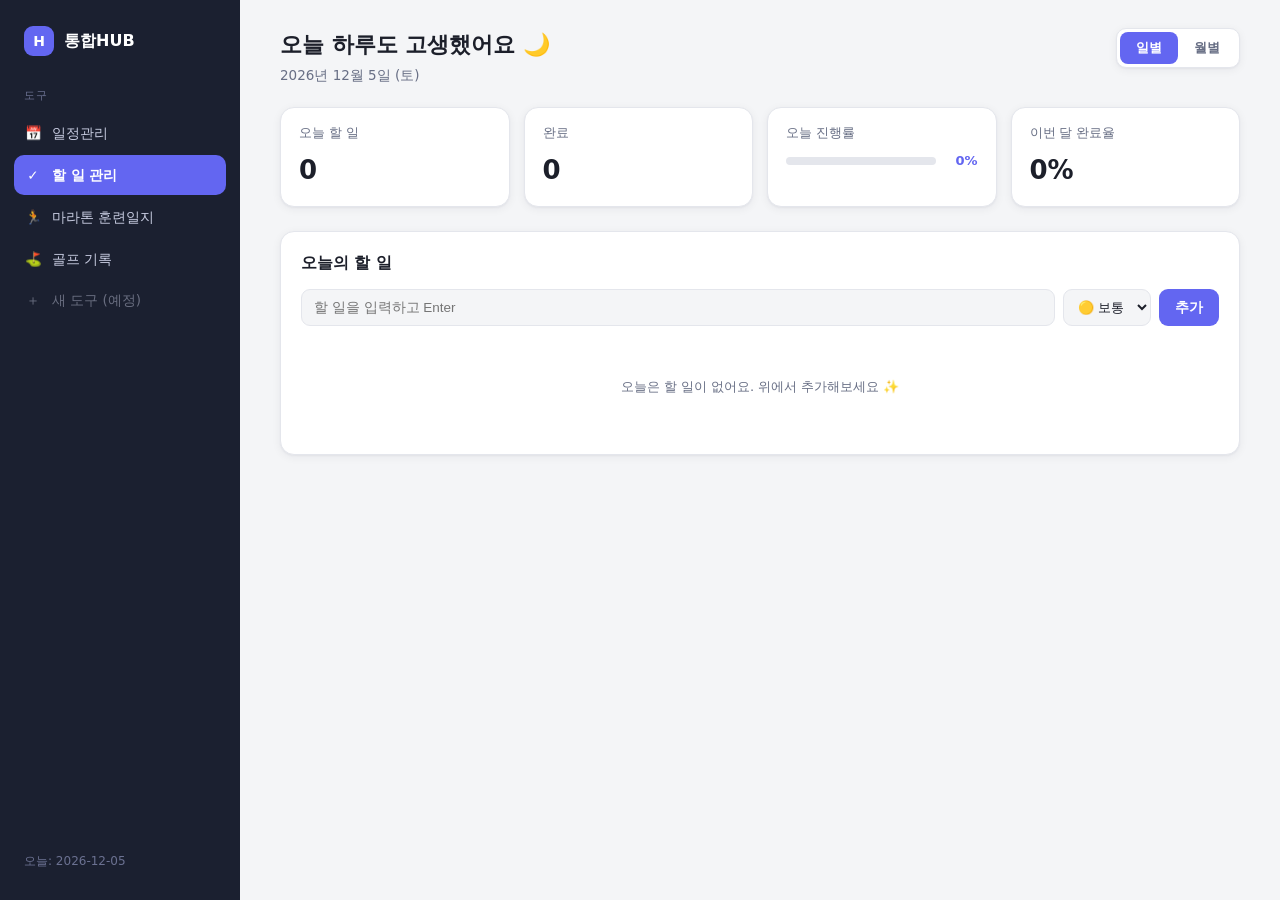
==== 통합HUB/index.html @ 7e1609cb "Initial commit: PLAYGROUND 프로젝트 초기 설정" ====
<!doctype html>
<html lang="ko">
<head>
<meta charset="UTF-8" />
<meta name="viewport" content="width=device-width, initial-scale=1.0" />
<title>통합HUB</title>
<link rel="stylesheet" href="styles.css" />
</head>
<body>

  <div class="app-shell">

    <!-- 사이드바 -->
    <aside class="sidebar">
      <div class="brand">
        <span class="brand-logo">H</span>
        <span class="brand-name">통합HUB</span>
      </div>

      <nav class="nav">
        <div class="nav-section-label">도구</div>
        <a class="nav-item" href="schedule/index.html">
          <span class="nav-icon">📅</span>
          <span>일정관리</span>
        </a>
        <a class="nav-item is-active" href="index.html">
          <span class="nav-icon">✓</span>
          <span>할 일 관리</span>
        </a>
        <a class="nav-item" href="marathon/index.html">
          <span class="nav-icon">🏃</span>
          <span>마라톤 훈련일지</span>
        </a>
        <a class="nav-item" href="golf/index.html">
          <span class="nav-icon">⛳</span>
          <span>골프 기록</span>
        </a>
        <button class="nav-item is-disabled" disabled>
          <span class="nav-icon">＋</span>
          <span>새 도구 (예정)</span>
        </button>
      </nav>

      <div class="sidebar-footer">
        <span id="todayLabel"></span>
      </div>
    </aside>

    <!-- 메인 영역 -->
    <main class="main">

      <!-- 상단 바 -->
      <header class="topbar">
        <div>
          <h1 id="greeting">안녕하세요 👋</h1>
          <p class="subtitle" id="dateSubtitle"></p>
        </div>
        <div class="view-switch" role="tablist">
          <button class="view-btn is-active" data-view="daily">일별</button>
          <button class="view-btn" data-view="monthly">월별</button>
        </div>
      </header>

      <!-- 통계 타일 -->
      <section class="stat-row">
        <div class="stat-tile">
          <div class="stat-label">오늘 할 일</div>
          <div class="stat-value" id="statTotal">0</div>
        </div>
        <div class="stat-tile">
          <div class="stat-label">완료</div>
          <div class="stat-value" id="statDone">0</div>
        </div>
        <div class="stat-tile stat-tile--progress">
          <div class="stat-label">오늘 진행률</div>
          <div class="progress-wrap">
            <div class="progress-bar"><div class="progress-fill" id="progressFill"></div></div>
            <span class="progress-pct" id="progressPct">0%</span>
          </div>
        </div>
        <div class="stat-tile">
          <div class="stat-label">이번 달 완료율</div>
          <div class="stat-value" id="statMonth">0%</div>
        </div>
      </section>

      <!-- 일별 뷰 -->
      <section class="view-panel is-active" id="view-daily">
        <div class="panel-card">
          <div class="panel-card-header">
            <h2 id="dailyPanelTitle">오늘의 할 일</h2>
          </div>

          <form class="todo-add-form" id="dailyAddForm">
            <input type="text" id="dailyInput" placeholder="할 일을 입력하고 Enter" autocomplete="off" />
            <select id="dailyPriority">
              <option value="high">🔴 높음</option>
              <option value="mid" selected>🟡 보통</option>
              <option value="low">🟢 낮음</option>
            </select>
            <button type="submit">추가</button>
          </form>

          <ul class="todo-list" id="dailyList"></ul>
          <p class="empty-state" id="dailyEmpty" hidden>오늘은 할 일이 없어요. 위에서 추가해보세요 ✨</p>
        </div>
      </section>

      <!-- 월별 뷰 -->
      <section class="view-panel" id="view-monthly">
        <div class="panel-card">
          <div class="panel-card-header panel-card-header--calendar">
            <button class="nav-arrow" id="prevMonth">‹</button>
            <h2 id="calendarTitle">2026년 10월</h2>
            <button class="nav-arrow" id="nextMonth">›</button>
          </div>

          <div class="calendar-weekdays">
            <span>일</span><span>월</span><span>화</span><span>수</span><span>목</span><span>금</span><span>토</span>
          </div>
          <div class="calendar-grid" id="calendarGrid"></div>
        </div>

        <div class="panel-card">
          <div class="panel-card-header">
            <h2 id="selectedDayTitle">날짜를 선택하세요</h2>
          </div>

          <form class="todo-add-form" id="monthlyAddForm">
            <input type="text" id="monthlyInput" placeholder="할 일을 입력하고 Enter" autocomplete="off" />
            <select id="monthlyPriority">
              <option value="high">🔴 높음</option>
              <option value="mid" selected>🟡 보통</option>
              <option value="low">🟢 낮음</option>
            </select>
            <button type="submit">추가</button>
          </form>

          <ul class="todo-list" id="monthlyList"></ul>
          <p class="empty-state" id="monthlyEmpty" hidden>이 날은 할 일이 없어요.</p>
        </div>
      </section>

    </main>
  </div>

<script src="app.js"></script>
</body>
</html>
---- 통합HUB/styles.css ----
/* ===== 색상 토큰 (라이트 기본값) ===== */
:root {
  color-scheme: light;
  padding-top: env(safe-area-inset-top, 0px);
  padding-bottom: env(safe-area-inset-bottom, 0px);

  --bg: #f4f5f7;
  --bg-elevated: #ffffff;
  --sidebar-bg: #1b2030;
  --sidebar-text: #c7cbe0;
  --sidebar-text-active: #ffffff;
  --sidebar-accent: #6366f1;

  --text-primary: #1c1f2a;
  --text-secondary: #686f85;
  --border: #e4e6ec;

  --accent: #6366f1;
  --accent-soft: #eef0ff;
  --success: #22c55e;
  --success-soft: #e9f9ef;
  --danger: #ef4444;

  --priority-high: #ef4444;
  --priority-mid: #f59e0b;
  --priority-low: #22c55e;

  --shadow-card: 0 1px 2px rgba(20, 20, 43, 0.04), 0 2px 10px rgba(20, 20, 43, 0.06);
  --radius: 14px;
}

@media (prefers-color-scheme: dark) {
  :root:not([data-theme="light"]) {
    color-scheme: dark;
    --bg: #15171f;
    --bg-elevated: #1d2029;
    --sidebar-bg: #11131a;
    --sidebar-text: #9ca3bd;
    --sidebar-text-active: #ffffff;
    --sidebar-accent: #818cf8;

    --text-primary: #eef0f6;
    --text-secondary: #9499ad;
    --border: #2b2e3a;

    --accent: #818cf8;
    --accent-soft: #272b47;
    --success: #4ade80;
    --success-soft: #1d3327;
    --danger: #f87171;

    --priority-high: #f87171;
    --priority-mid: #fbbf24;
    --priority-low: #4ade80;

    --shadow-card: 0 1px 2px rgba(0, 0, 0, 0.3), 0 4px 14px rgba(0, 0, 0, 0.35);
  }
}

:root[data-theme="dark"] {
  color-scheme: dark;
  --bg: #15171f;
  --bg-elevated: #1d2029;
  --sidebar-bg: #11131a;
  --sidebar-text: #9ca3bd;
  --sidebar-text-active: #ffffff;
  --sidebar-accent: #818cf8;

  --text-primary: #eef0f6;
  --text-secondary: #9499ad;
  --border: #2b2e3a;

  --accent: #818cf8;
  --accent-soft: #272b47;
  --success: #4ade80;
  --success-soft: #1d3327;
  --danger: #f87171;

  --priority-high: #f87171;
  --priority-mid: #fbbf24;
  --priority-low: #4ade80;

  --shadow-card: 0 1px 2px rgba(0, 0, 0, 0.3), 0 4px 14px rgba(0, 0, 0, 0.35);
}

/* ===== 리셋 ===== */
* { box-sizing: border-box; }
html, body {
  margin: 0;
  padding: 0;
  background: var(--bg);
  color: var(--text-primary);
  font-family: "Pretendard", "Apple SD Gothic Neo", "Malgun Gothic", system-ui, -apple-system, sans-serif;
  font-size: 14px;
  line-height: 1.5;
}
img { max-width: 100%; }
[hidden] { display: none !important; }
button { font-family: inherit; cursor: pointer; }

/* ===== 전체 레이아웃 ===== */
.app-shell {
  display: flex;
  min-height: 100vh;
}

/* ===== 사이드바 ===== */
.sidebar {
  width: 240px;
  flex-shrink: 0;
  background: var(--sidebar-bg);
  color: var(--sidebar-text);
  display: flex;
  flex-direction: column;
  padding: 20px 14px;
  padding-top: calc(20px + env(safe-area-inset-top, 0px));
}

.brand {
  display: flex;
  align-items: center;
  gap: 10px;
  padding: 6px 10px 22px;
}
.brand-logo {
  width: 30px; height: 30px;
  background: var(--sidebar-accent);
  color: #fff;
  border-radius: 9px;
  display: flex; align-items: center; justify-content: center;
  font-weight: 700;
  flex-shrink: 0;
}
.brand-name {
  font-weight: 700;
  font-size: 16px;
  color: #fff;
}

.nav { display: flex; flex-direction: column; gap: 2px; flex: 1; }
.nav-section-label {
  font-size: 11px;
  text-transform: uppercase;
  letter-spacing: .05em;
  color: #6b7191;
  padding: 10px 10px 6px;
}
.nav-item {
  display: flex; align-items: center; gap: 10px;
  text-decoration: none;
  background: none; border: none;
  color: var(--sidebar-text);
  padding: 10px 10px;
  border-radius: 10px;
  text-align: left;
  font-size: 13.5px;
  width: 100%;
}
.nav-item:hover:not(.is-disabled) { background: rgba(255,255,255,0.06); }
.nav-item.is-active {
  background: var(--sidebar-accent);
  color: var(--sidebar-text-active);
  font-weight: 600;
}
.nav-item.is-disabled {
  opacity: 0.45;
  cursor: default;
}
.nav-icon { width: 18px; text-align: center; }

.sidebar-footer {
  font-size: 12px;
  color: #6b7191;
  padding: 10px;
}

/* ===== 메인 ===== */
.main {
  flex: 1;
  min-width: 0;
  padding: 28px clamp(16px, 4vw, 40px) 40px;
  padding-top: calc(28px + env(safe-area-inset-top, 0px));
}

.topbar {
  display: flex;
  justify-content: space-between;
  align-items: flex-start;
  flex-wrap: wrap;
  gap: 16px;
  margin-bottom: 22px;
}
.topbar h1 { margin: 0; font-size: 22px; }
.subtitle { margin: 4px 0 0; color: var(--text-secondary); font-size: 13.5px; }

.view-switch {
  display: flex;
  background: var(--bg-elevated);
  border: 1px solid var(--border);
  border-radius: 10px;
  padding: 3px;
  box-shadow: var(--shadow-card);
}
.view-btn {
  border: none;
  background: none;
  padding: 7px 16px;
  border-radius: 8px;
  font-size: 13px;
  font-weight: 600;
  color: var(--text-secondary);
}
.view-btn.is-active {
  background: var(--accent);
  color: #fff;
}

/* ===== 통계 타일 ===== */
.stat-row {
  display: grid;
  grid-template-columns: repeat(4, minmax(140px, 1fr));
  gap: 14px;
  margin-bottom: 24px;
}
@media (max-width: 760px) {
  .stat-row { grid-template-columns: repeat(2, 1fr); }
}
.stat-tile {
  background: var(--bg-elevated);
  border: 1px solid var(--border);
  border-radius: var(--radius);
  padding: 16px 18px;
  box-shadow: var(--shadow-card);
}
.stat-label { font-size: 12.5px; color: var(--text-secondary); margin-bottom: 8px; }
.stat-value { font-size: 26px; font-weight: 700; }

.progress-wrap { display: flex; align-items: center; gap: 10px; }
.progress-bar {
  flex: 1;
  height: 8px;
  background: var(--border);
  border-radius: 99px;
  overflow: hidden;
}
.progress-fill {
  height: 100%;
  width: 0%;
  background: linear-gradient(90deg, var(--accent), var(--success));
  border-radius: 99px;
  transition: width .3s ease;
}
.progress-pct { font-size: 13px; font-weight: 700; color: var(--accent); min-width: 32px; text-align: right; }

/* ===== 뷰 패널 ===== */
.view-panel { display: none; }
.view-panel.is-active {
  display: grid;
  gap: 18px;
}
#view-monthly.is-active {
  grid-template-columns: minmax(0, 1.3fr) minmax(0, 1fr);
  align-items: start;
}
@media (max-width: 900px) {
  #view-monthly.is-active { grid-template-columns: 1fr; }
}

.panel-card {
  background: var(--bg-elevated);
  border: 1px solid var(--border);
  border-radius: var(--radius);
  box-shadow: var(--shadow-card);
  padding: 20px;
}
.panel-card-header {
  display: flex;
  align-items: center;
  justify-content: space-between;
  margin-bottom: 14px;
}
.panel-card-header h2 { font-size: 15.5px; margin: 0; }
.panel-card-header--calendar { justify-content: center; gap: 18px; }

.nav-arrow {
  border: 1px solid var(--border);
  background: var(--bg);
  color: var(--text-primary);
  width: 30px; height: 30px;
  border-radius: 8px;
  font-size: 16px;
  display: flex; align-items: center; justify-content: center;
}
.nav-arrow:hover { background: var(--accent-soft); color: var(--accent); }

/* ===== 할 일 입력 폼 ===== */
.todo-add-form {
  display: flex;
  gap: 8px;
  margin-bottom: 14px;
}
.todo-add-form input[type="text"] {
  flex: 1;
  min-width: 0;
  padding: 9px 12px;
  border: 1px solid var(--border);
  border-radius: 9px;
  background: var(--bg);
  color: var(--text-primary);
  font-size: 13.5px;
}
.todo-add-form select {
  padding: 9px 10px;
  border: 1px solid var(--border);
  border-radius: 9px;
  background: var(--bg);
  color: var(--text-primary);
  font-size: 13px;
}
.todo-add-form button {
  padding: 9px 16px;
  border: none;
  border-radius: 9px;
  background: var(--accent);
  color: #fff;
  font-weight: 600;
  font-size: 13.5px;
  white-space: nowrap;
}
.todo-add-form button:hover { opacity: 0.9; }

/* ===== 할 일 목록 ===== */
.todo-list {
  list-style: none;
  margin: 0;
  padding: 0;
  display: flex;
  flex-direction: column;
  gap: 8px;
}
.todo-item {
  display: flex;
  align-items: center;
  gap: 10px;
  padding: 10px 12px;
  border: 1px solid var(--border);
  border-radius: 10px;
  background: var(--bg);
}
.todo-item .priority-dot {
  width: 8px; height: 8px;
  border-radius: 50%;
  flex-shrink: 0;
}
.todo-item .priority-dot--high { background: var(--priority-high); }
.todo-item .priority-dot--mid { background: var(--priority-mid); }
.todo-item .priority-dot--low { background: var(--priority-low); }

.todo-item input[type="checkbox"] {
  width: 17px; height: 17px;
  accent-color: var(--success);
  flex-shrink: 0;
}
.todo-item .todo-text { flex: 1; min-width: 0; word-break: break-word; }
.todo-item.is-done .todo-text {
  text-decoration: line-through;
  color: var(--text-secondary);
}
.todo-item .delete-btn {
  border: none;
  background: none;
  color: var(--text-secondary);
  font-size: 15px;
  padding: 4px 6px;
  border-radius: 6px;
  flex-shrink: 0;
}
.todo-item .delete-btn:hover { color: var(--danger); background: var(--accent-soft); }

.empty-state {
  text-align: center;
  color: var(--text-secondary);
  font-size: 13px;
  padding: 24px 0;
}

/* ===== 캘린더 ===== */
.calendar-weekdays {
  display: grid;
  grid-template-columns: repeat(7, 1fr);
  text-align: center;
  font-size: 12px;
  color: var(--text-secondary);
  margin-bottom: 6px;
}
.calendar-grid {
  display: grid;
  grid-template-columns: repeat(7, 1fr);
  gap: 5px;
}
.calendar-day {
  position: relative;
  aspect-ratio: 1 / 0.85;
  border: 1px solid var(--border);
  border-radius: 10px;
  padding: 6px;
  background: var(--bg);
  display: flex;
  flex-direction: column;
  justify-content: space-between;
  font-size: 12.5px;
  color: var(--text-primary);
  text-align: left;
}
.calendar-day:hover { border-color: var(--accent); }
.calendar-day.is-outside { color: var(--text-secondary); opacity: 0.4; }
.calendar-day.is-today { border-color: var(--accent); box-shadow: 0 0 0 2px var(--accent-soft) inset; }
.calendar-day.is-selected { background: var(--accent-soft); border-color: var(--accent); }

.calendar-day .day-num { font-weight: 600; }
.calendar-day .day-dots {
  display: flex;
  gap: 3px;
  flex-wrap: wrap;
}
.calendar-day .day-dots span {
  width: 6px; height: 6px;
  border-radius: 50%;
}
.calendar-day .day-count {
  font-size: 10.5px;
  color: var(--accent);
  font-weight: 700;
}

/* ===========================================================
   공통 - 도구 간 공유 (통계 보조 텍스트 / 버튼 / 차트 / 범례)
   마라톤, 골프 등 여러 도구가 함께 씀. 도구 전용 꾸미기는
   각 도구 폴더의 styles.css에서 추가.
   =========================================================== */

.stat-sub {
  font-size: 11.5px;
  color: var(--text-secondary);
  margin-top: 4px;
}
.stat-sub.is-good { color: var(--success); font-weight: 600; }
.stat-sub.is-warn { color: var(--priority-high); font-weight: 600; }

.ghost-btn {
  border: 1px solid var(--border);
  background: var(--bg);
  color: var(--accent);
  font-size: 12.5px;
  font-weight: 600;
  padding: 6px 12px;
  border-radius: 8px;
}
.ghost-btn:hover { background: var(--accent-soft); }

/* ===== 차트 (순수 SVG, 외부 라이브러리 없음) ===== */
.chart-wrap {
  position: relative;
  width: 100%;
  overflow-x: auto;
}
.chart-wrap svg { display: block; width: 100%; height: auto; }

.chart-bar {
  fill: var(--accent);
  rx: 3;
}
.chart-bar:hover { fill: color-mix(in srgb, var(--accent) 80%, black); }
.chart-bar.is-good { fill: var(--success); }
.chart-bar.is-warn { fill: var(--danger); }
.chart-gridline { stroke: var(--border); stroke-width: 1; }
.chart-axis-label { fill: var(--text-secondary); font-size: 10px; }
.chart-line {
  fill: none;
  stroke: var(--accent);
  stroke-width: 2;
  stroke-linecap: round;
  stroke-linejoin: round;
}
.chart-dot {
  fill: var(--bg-elevated);
  stroke: var(--accent);
  stroke-width: 2;
}
.chart-dot:hover { fill: var(--accent); }

.chart-tooltip {
  position: absolute;
  pointer-events: none;
  background: var(--sidebar-bg);
  color: #fff;
  font-size: 11.5px;
  padding: 5px 9px;
  border-radius: 7px;
  white-space: nowrap;
  transform: translate(-50%, -130%);
  opacity: 0;
  transition: opacity .1s ease;
  z-index: 5;
  box-shadow: var(--shadow-card);
}
.chart-tooltip.is-visible { opacity: 1; }
.chart-empty-note {
  text-align: center;
  color: var(--text-secondary);
  font-size: 13px;
  padding: 30px 0;
}

.legend-row {
  display: flex;
  align-items: center;
  gap: 5px;
  justify-content: flex-end;
  margin-top: 10px;
  font-size: 11.5px;
  color: var(--text-secondary);
}
.legend-label { margin: 0 4px; }
.legend-swatch {
  width: 14px; height: 14px;
  border-radius: 4px;
  display: inline-block;
  background: color-mix(in srgb, var(--accent) calc(var(--pct) * 1%), var(--bg));
  border: 1px solid var(--border);
}
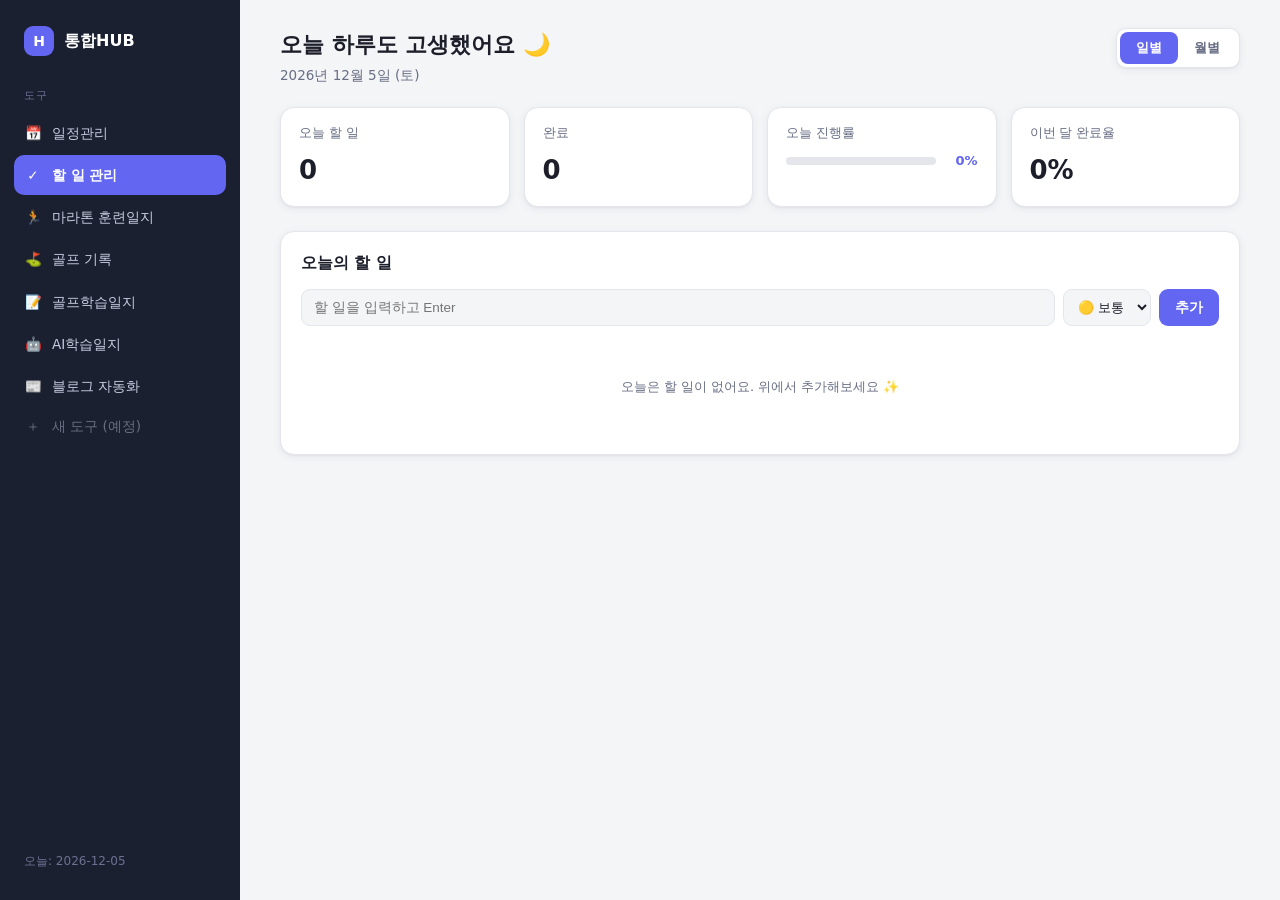
==== commit e6aad753: "통합HUB에 블로그/골프학습/AI학습 도구 추가 및 기존 페이지 보완 Co-Authored-By: Claude Sonnet 5 <noreply@anthropic.com>" ====
--- a/통합HUB/index.html
+++ b/통합HUB/index.html
@@ -34,6 +34,18 @@
         <a class="nav-item" href="golf/index.html">
           <span class="nav-icon">⛳</span>
           <span>골프 기록</span>
+        </a>
+        <a class="nav-item" href="golflearn/index.html">
+          <span class="nav-icon">📝</span>
+          <span>골프학습일지</span>
+        </a>
+        <a class="nav-item" href="ailearn/index.html">
+          <span class="nav-icon">🤖</span>
+          <span>AI학습일지</span>
+        </a>
+        <a class="nav-item" href="blog/index.html">
+          <span class="nav-icon">📰</span>
+          <span>블로그 자동화</span>
         </a>
         <button class="nav-item is-disabled" disabled>
           <span class="nav-icon">＋</span>
